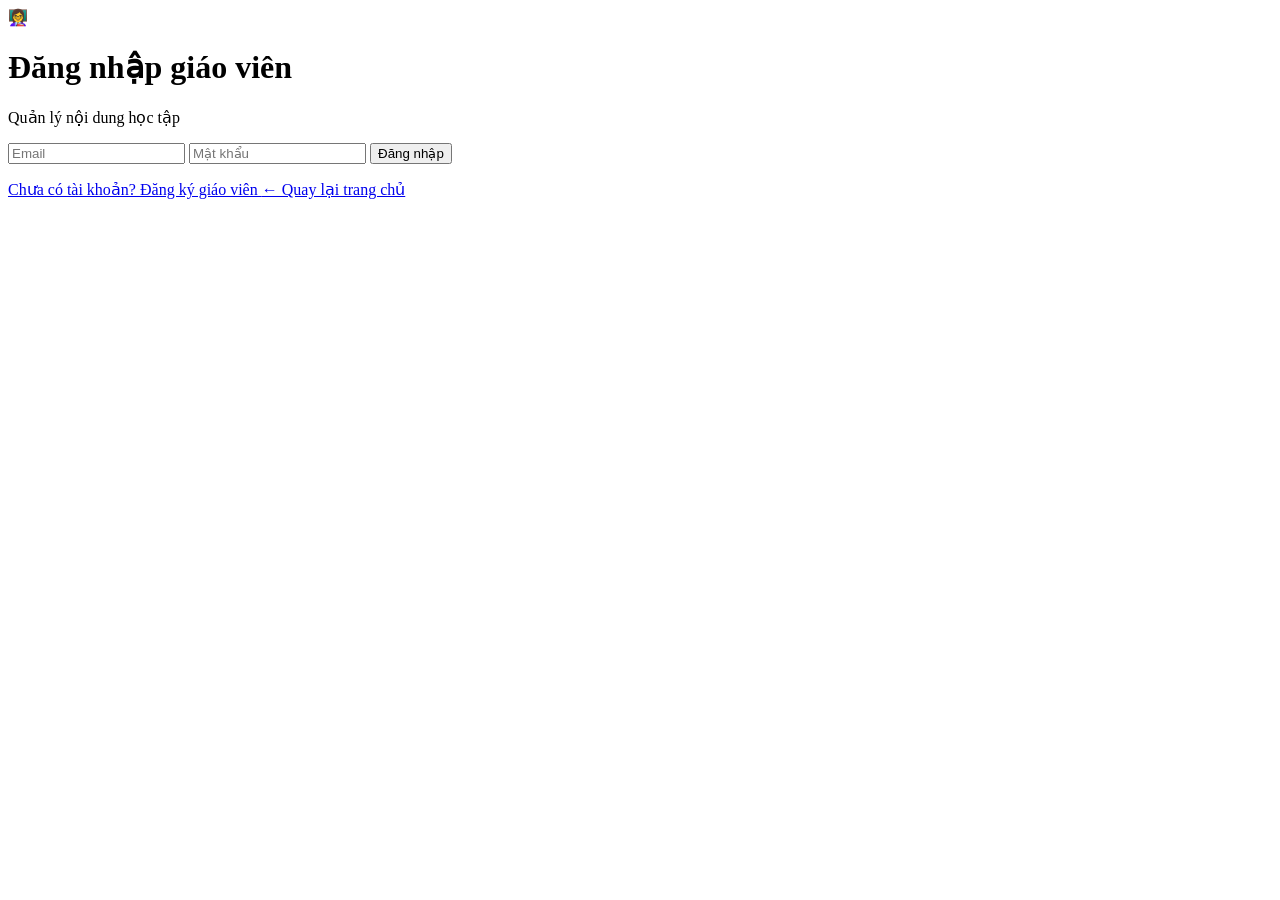
==== docs/login.html @ e3fe4866 "Add GitHub Pages frontend" ====
<!DOCTYPE html>
<html lang="vi">

<head>

    <meta charset="UTF-8">

    <meta
        name="viewport"
        content="width=device-width, initial-scale=1.0"
    >

    <title>Đăng nhập giáo viên</title>

      <link
    rel="stylesheet"
    href="/static/login.css"
>


</head>

<body>

    <div class="login-page">

        <div class="login-container">

            <div class="login-icon">
                👩‍🏫
            </div>

            <h1>
                Đăng nhập giáo viên
            </h1>

            <p>
                Quản lý nội dung học tập
            </p>


            <input
                id="email"
                type="email"
                placeholder="Email"
            >


            <input
                id="password"
                type="password"
                placeholder="Mật khẩu"
            >


            <button id="loginButton">
                Đăng nhập
            </button>


            <p
                id="message"
                class="message"
            ></p>


            <a href="register.html">
                Chưa có tài khoản?
                Đăng ký giáo viên
            </a>


            <a href="index.html">
                ← Quay lại trang chủ
            </a>

        </div>

    </div>


    <script src="/static/login.js"></script>

</body>

</html>
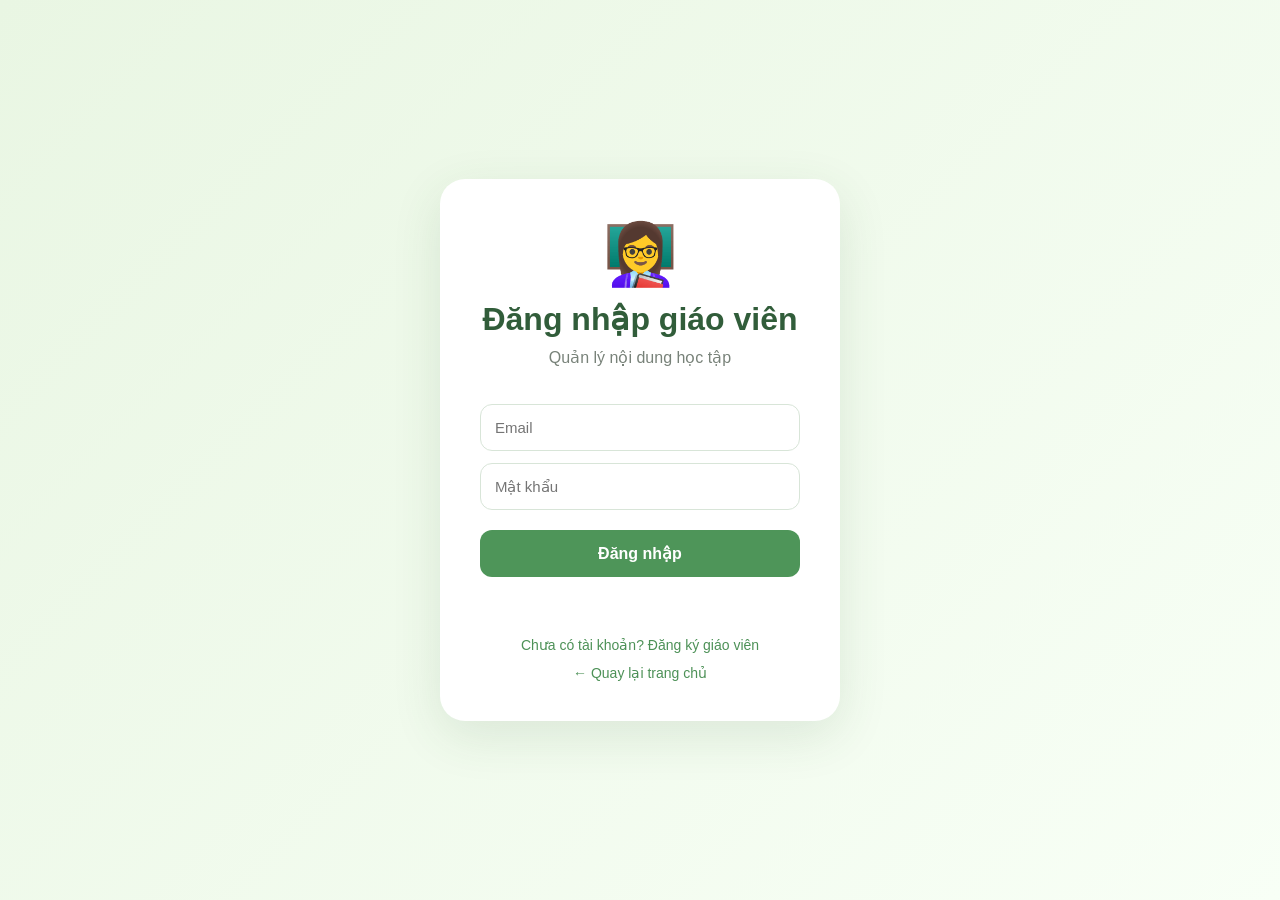
==== commit d8321bf2: "Fix CSS paths" ====
--- a/docs/login.html
+++ b/docs/login.html
@@ -14,7 +14,7 @@
 
       <link
     rel="stylesheet"
-    href="/static/login.css"
+    href="./login.css"
 >
 
 
--- a/docs/login.css
+++ b/docs/login.css
@@ -0,0 +1,116 @@
+* {
+    margin: 0;
+    padding: 0;
+    box-sizing: border-box;
+}
+
+body {
+    font-family: "Segoe UI", Arial, sans-serif;
+
+    background:
+        linear-gradient(
+            135deg,
+            #e9f6e3,
+            #f8fff6
+        );
+}
+
+.login-page {
+    min-height: 100vh;
+
+    display: flex;
+
+    justify-content: center;
+    align-items: center;
+
+    padding: 20px;
+}
+
+.login-container {
+    width: 400px;
+
+    max-width: 100%;
+
+    background: white;
+
+    padding: 40px;
+
+    border-radius: 25px;
+
+    text-align: center;
+
+    box-shadow:
+        0 15px 50px rgba(50, 90, 50, 0.12);
+}
+
+.login-icon {
+    font-size: 60px;
+}
+
+.login-container h1 {
+    margin-top: 10px;
+
+    color: #315d3a;
+}
+
+.login-container > p {
+    margin: 10px 0 25px;
+
+    color: #788279;
+}
+
+.login-container input {
+    width: 100%;
+
+    padding: 14px;
+
+    margin-top: 12px;
+
+    border: 1px solid #d8e5d8;
+
+    border-radius: 12px;
+
+    outline: none;
+
+    font-size: 15px;
+}
+
+.login-container button {
+    width: 100%;
+
+    padding: 14px;
+
+    margin-top: 20px;
+
+    border: none;
+
+    border-radius: 12px;
+
+    background: #4e9559;
+
+    color: white;
+
+    font-size: 16px;
+
+    font-weight: bold;
+
+    cursor: pointer;
+}
+
+.message {
+    min-height: 25px;
+
+    margin: 12px 0;
+}
+
+.login-container a {
+    display: block;
+
+    margin-top: 12px;
+
+    text-decoration: none;
+
+    color: #4d9157;
+
+    font-size: 14px;
+}
